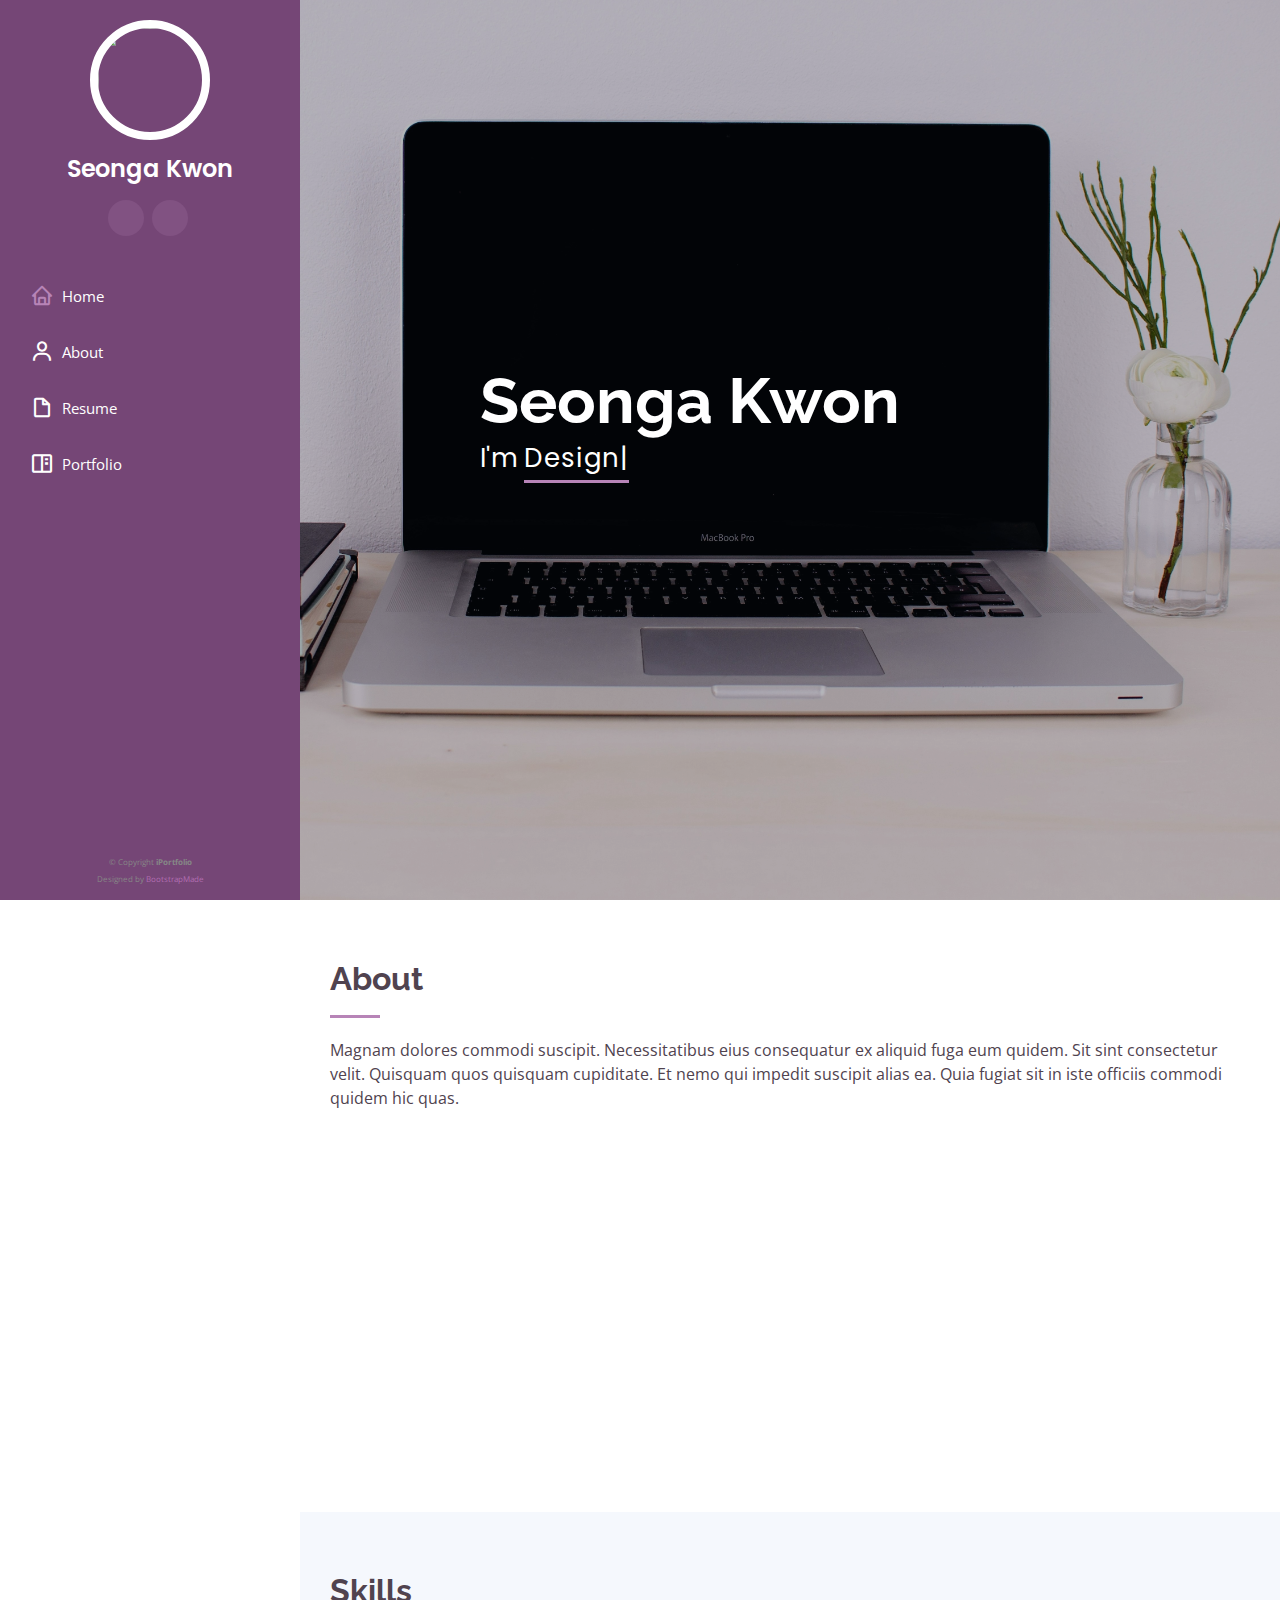
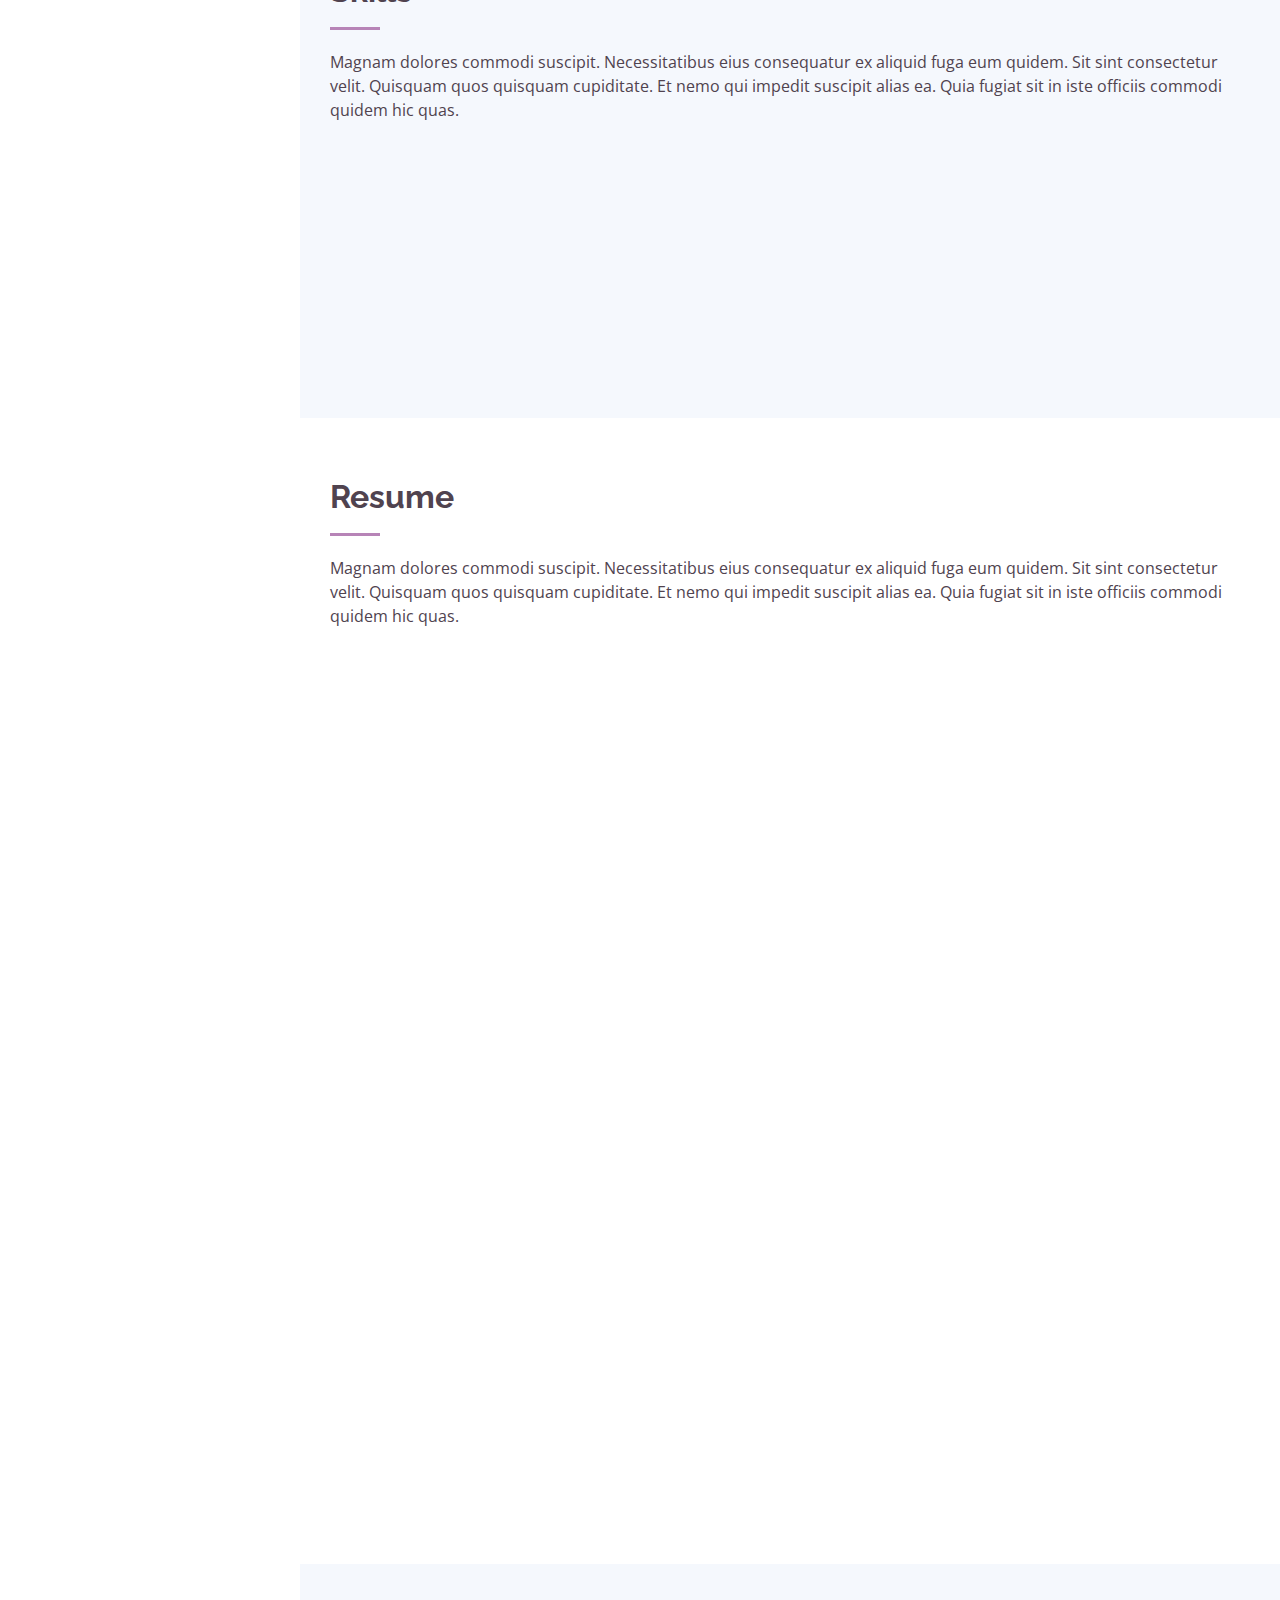
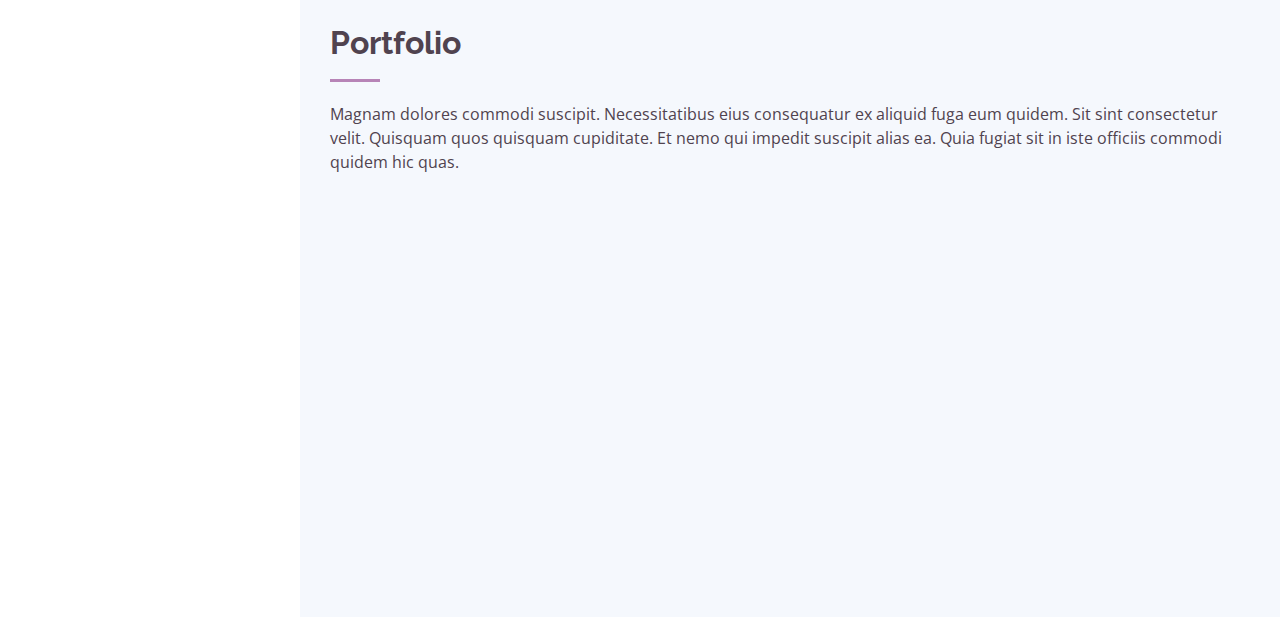
==== index.html @ 53cbf885 "Add files via upload" ====
<!DOCTYPE html>
<html lang="en">

<head>
  <meta charset="utf-8">
  <meta content="width=device-width, initial-scale=1.0" name="viewport">

  <title>권성아의 포트폴리오</title>
  <meta content="" name="description">
  <meta content="" name="keywords">

  <!-- Favicons -->
  <link href="img/favicon2.png" rel="icon">
  <link href="img/favicon2.png" rel="apple-touch-icon">

  <!-- Google Fonts -->
  <link href="https://fonts.googleapis.com/css?family=Open+Sans:300,300i,400,400i,600,600i,700,700i|Raleway:300,300i,400,400i,500,500i,600,600i,700,700i|Poppins:300,300i,400,400i,500,500i,600,600i,700,700i" rel="stylesheet">

  <!-- Vendor CSS Files -->
  <link href="vendor/aos/aos.css" rel="stylesheet">
  <link href="vendor/bootstrap/css/bootstrap.min.css" rel="stylesheet">
  <link href="vendor/bootstrap-icons/bootstrap-icons.css" rel="stylesheet">
  <link href="vendor/boxicons/css/boxicons.min.css" rel="stylesheet">
  <link href="vendor/glightbox/css/glightbox.min.css" rel="stylesheet">
  <link href="vendor/swiper/swiper-bundle.min.css" rel="stylesheet">

  <!-- Template Main CSS File -->
  <link href="css/style.css" rel="stylesheet">

  <!-- font-awesome -->
  <link rel="stylesheet" href="https://cdnjs.cloudflare.com/ajax/libs/font-awesome/6.5.2/css/all.min.css" integrity="sha512-SnH5WK+bZxgPHs44uWIX+LLJAJ9/2PkPKZ5QiAj6Ta86w+fsb2TkcmfRyVX3pBnMFcV7oQPJkl9QevSCWr3W6A==" crossorigin="anonymous" referrerpolicy="no-referrer" />

  <!-- =======================================================
  * Template Name: iPortfolio
  * Template URL: https://bootstrapmade.com/iportfolio-bootstrap-portfolio-websites-template/
  * Updated: Mar 17 2024 with Bootstrap v5.3.3
  * Author: BootstrapMade.com
  * License: https://bootstrapmade.com/license/
  ======================================================== -->
</head>

<body>

  <!-- ======= Mobile nav toggle button ======= -->
  <i class="bi bi-list mobile-nav-toggle d-xl-none"></i>

  <!-- ======= Header ======= -->
  <header id="header">
    <div class="d-flex flex-column">

      <div class="profile">
        <img src="img/profile-2.jpg" alt="" class="img-fluid rounded-circle">
        <h1 class="text-light"><a href="index.html">Seonga Kwon</a></h1>
        <div class="social-links mt-3 text-center">
          <!-- <a href="#" class="twitter"><i class="bx bxl-twitter"></i></a> -->
          <!-- <a href="#" class="facebook"><i class="bx bxl-facebook"></i></a> -->
          <!-- <a href="#" class="instagram"><i class="bx bxl-instagram"></i></a> -->
          <a href="#" class="instagram"><i class="fa-brands fa-instagram"></i></a>
          <a href="#" class="instagram"><i class="fa-brands fa-github"></i></a>
        </div>
      </div>

      <nav id="navbar" class="nav-menu navbar">
        <ul>
          <li><a href="#hero" class="nav-link scrollto active"><i class="bx bx-home"></i> <span>Home</span></a></li>
          <li><a href="#about" class="nav-link scrollto"><i class="bx bx-user"></i> <span>About</span></a></li>
          <li><a href="#resume" class="nav-link scrollto"><i class="bx bx-file-blank"></i> <span>Resume</span></a></li>
          <li><a href="#portfolio" class="nav-link scrollto"><i class="bx bx-book-content"></i> <span>Portfolio</span></a></li>
          <!-- <li><a href="#services" class="nav-link scrollto"><i class="bx bx-server"></i> <span>Services</span></a></li> -->
          <!-- <li><a href="#contact" class="nav-link scrollto"><i class="bx bx-envelope"></i> <span>Contact</span></a></li> -->
        </ul>
      </nav><!-- .nav-menu -->
    </div>
  </header><!-- End Header -->

  <!-- ======= Hero Section ======= -->
  <section id="hero" class="d-flex flex-column justify-content-center align-items-center">
    <div class="hero-container" data-aos="fade-in">
      <h1>Seonga Kwon</h1>
      <p>I'm <span class="typed" data-typed-items="Designer, Developer, Freelancer, Photographer"></span></p>
    </div>
  </section><!-- End Hero -->

  <main id="main">

    <!-- ======= About Section ======= -->
    <section id="about" class="about">
      <div class="container">

        <div class="section-title">
          <h2>About</h2>
          <p>Magnam dolores commodi suscipit. Necessitatibus eius consequatur ex aliquid fuga eum quidem. Sit sint consectetur velit. Quisquam quos quisquam cupiditate. Et nemo qui impedit suscipit alias ea. Quia fugiat sit in iste officiis commodi quidem hic quas.</p>
        </div>

        <div class="row">
          <div class="col-lg-4" data-aos="fade-right">
            <img src="img/profile-2.jpg" class="img-fluid" alt="">
          </div>
          <div class="col-lg-8 pt-4 pt-lg-0 content" data-aos="fade-left">
            <h3>Web Developer.</h3>
            <p class="fst-italic">
              Lorem ipsum dolor sit amet, consectetur adipiscing elit, sed do eiusmod tempor incididunt ut labore et dolore
              magna aliqua.
            </p>
            <div class="row">
              <div class="col-lg-6">
                <ul>
                  <!-- <li><i class="bi bi-chevron-right"></i> <strong>Birthday:</strong> <span>1 May 1995</span></li> -->
                  <li><i class="bi bi-chevron-right"></i> <strong>Phone:</strong> <span>(+82) 10 2781 2100</span></li>
                  <li><i class="bi bi-chevron-right"></i> <strong>Website:</strong> <span>https://kwonaa.github.io/portfolio</span></li>
                  <!-- <li><i class="bi bi-chevron-right"></i> <strong>City:</strong> <span>Gyeonggi, South Korea</span></li> -->
                </ul>
              </div>
              <div class="col-lg-6">
                <ul>
                  <!-- <li><i class="bi bi-chevron-right"></i> <strong>Age:</strong> <span>26</span></li> -->
                  <!-- <li><i class="bi bi-chevron-right"></i> <strong>Degree:</strong> <span>Bachelor</span></li> -->
                  <li><i class="bi bi-chevron-right"></i> <strong>Email:</strong> <span>ksa35814@gmail.com</span></li>
                  <!-- <li><i class="bi bi-chevron-right"></i> <strong>Freelance:</strong> <span>Available</span></li> -->
                </ul>
              </div>
            </div>
            <p>
              Officiis eligendi itaque labore et dolorum mollitia officiis optio vero. Quisquam sunt adipisci omnis et ut. Nulla accusantium dolor incidunt officia tempore. Et eius omnis.
              Cupiditate ut dicta maxime officiis quidem quia. Sed et consectetur qui quia repellendus itaque neque. Aliquid amet quidem ut quaerat cupiditate. Ab et eum qui repellendus omnis culpa magni laudantium dolores.
            </p>
          </div>
        </div>

      </div>
    </section><!-- End About Section -->



    <!-- ======= Skills Section ======= -->
    <section id="skills" class="skills section-bg">
      <div class="container">

        <div class="section-title">
          <h2>Skills</h2>
          <p>Magnam dolores commodi suscipit. Necessitatibus eius consequatur ex aliquid fuga eum quidem. Sit sint consectetur velit. Quisquam quos quisquam cupiditate. Et nemo qui impedit suscipit alias ea. Quia fugiat sit in iste officiis commodi quidem hic quas.</p>
        </div>

        <div class="row skills-content">

          <div class="col-lg-6" data-aos="fade-up">

            <div class="progress">
              <span class="skill"><img src="img/skills/HTML5_logo.svg" alt="HTML"></span>
              <!-- <div class="progress-bar-wrap">
                <div class="progress-bar" role="progressbar" aria-valuenow="100" aria-valuemin="0" aria-valuemax="100"></div>
              </div> -->
            </div>

            <div class="progress">
              <span class="skill"><img src="img/skills/CSS_logo.svg" alt="CSS"></span>
            </div>

            <div class="progress">
              <span class="skill"><img src="img/skills/JS_logo.svg" alt="JavaScript"></span>
            </div>

            <!-- <div class="progress">
              <span class="skill"><img src="img/skills/jQuery_logo.png" alt="JavaScript"></span>
            </div> -->

          </div>

          <div class="col-lg-6" data-aos="fade-up" data-aos-delay="100">

            <div class="progress">
              <span class="skill"><img src="img/skills/Oracle_logo.png" alt=""></span>
            </div>

            <div class="progress">
              <span class="skill"><img src="img/skills/JAVA_logo.svg" alt=""></span>
            </div>

            <div class="progress">
              <span class="skill"><img src="img/favicon2.png" alt=""></span>
            </div>
            
            <!-- <div class="progress">
              <span class="skill"><img src="img/favicon2.png" alt=""></span>
            </div> -->

          </div>

        </div>

      </div>
    </section><!-- End Skills Section -->

    <!-- ======= Resume Section ======= -->
    <section id="resume" class="resume">
      <div class="container">

        <div class="section-title">
          <h2>Resume</h2>
          <p>Magnam dolores commodi suscipit. Necessitatibus eius consequatur ex aliquid fuga eum quidem. Sit sint consectetur velit. Quisquam quos quisquam cupiditate. Et nemo qui impedit suscipit alias ea. Quia fugiat sit in iste officiis commodi quidem hic quas.</p>
        </div>

        <div class="row">
          <div class="col-lg-6" data-aos="fade-up">
            <h3 class="resume-title">Sumary</h3>
            <div class="resume-item pb-0">
              <h4>Alex Smith</h4>
              <p><em>Innovative and deadline-driven Graphic Designer with 3+ years of experience designing and developing user-centered digital/print marketing material from initial concept to final, polished deliverable.</em></p>
              <ul>
                <li>Portland par 127,Orlando, FL</li>
                <li>(123) 456-7891</li>
                <li>alice.barkley@example.com</li>
              </ul>
            </div>

            <h3 class="resume-title">Education</h3>
            <div class="resume-item">
              <h4>Master of Fine Arts &amp; Graphic Design</h4>
              <h5>2015 - 2016</h5>
              <p><em>Rochester Institute of Technology, Rochester, NY</em></p>
              <p>Qui deserunt veniam. Et sed aliquam labore tempore sed quisquam iusto autem sit. Ea vero voluptatum qui ut dignissimos deleniti nerada porti sand markend</p>
            </div>
            <div class="resume-item">
              <h4>Bachelor of Fine Arts &amp; Graphic Design</h4>
              <h5>2010 - 2014</h5>
              <p><em>Rochester Institute of Technology, Rochester, NY</em></p>
              <p>Quia nobis sequi est occaecati aut. Repudiandae et iusto quae reiciendis et quis Eius vel ratione eius unde vitae rerum voluptates asperiores voluptatem Earum molestiae consequatur neque etlon sader mart dila</p>
            </div>
          </div>
          <div class="col-lg-6" data-aos="fade-up" data-aos-delay="100">
            <h3 class="resume-title">Professional Experience</h3>
            <div class="resume-item">
              <h4>Senior graphic design specialist</h4>
              <h5>2019 - Present</h5>
              <p><em>Experion, New York, NY </em></p>
              <ul>
                <li>Lead in the design, development, and implementation of the graphic, layout, and production communication materials</li>
                <li>Delegate tasks to the 7 members of the design team and provide counsel on all aspects of the project. </li>
                <li>Supervise the assessment of all graphic materials in order to ensure quality and accuracy of the design</li>
                <li>Oversee the efficient use of production project budgets ranging from $2,000 - $25,000</li>
              </ul>
            </div>
            <div class="resume-item">
              <h4>Graphic design specialist</h4>
              <h5>2017 - 2018</h5>
              <p><em>Stepping Stone Advertising, New York, NY</em></p>
              <ul>
                <li>Developed numerous marketing programs (logos, brochures,infographics, presentations, and advertisements).</li>
                <li>Managed up to 5 projects or tasks at a given time while under pressure</li>
                <li>Recommended and consulted with clients on the most appropriate graphic design</li>
                <li>Created 4+ design presentations and proposals a month for clients and account managers</li>
              </ul>
            </div>
          </div>
        </div>

      </div>
    </section><!-- End Resume Section -->

    <!-- ======= Portfolio Section ======= -->
    <section id="portfolio" class="portfolio section-bg">
      <div class="container">

        <div class="section-title">
          <h2>Portfolio</h2>
          <p>Magnam dolores commodi suscipit. Necessitatibus eius consequatur ex aliquid fuga eum quidem. Sit sint consectetur velit. Quisquam quos quisquam cupiditate. Et nemo qui impedit suscipit alias ea. Quia fugiat sit in iste officiis commodi quidem hic quas.</p>
        </div>

        <div class="row" data-aos="fade-up">
          <div class="col-lg-12 d-flex justify-content-center">
            <ul id="portfolio-flters">
              <li data-filter="*" class="filter-active">All</li>
              <li data-filter=".filter-toy">Toy Project</li>
              <li data-filter=".filter-mini">Mini Project</li>
              <li data-filter=".filter-final">Final Project</li>
            </ul>
          </div>
        </div>

        <!-- 토리든 -->
        <div class="row portfolio-container" data-aos="fade-up" data-aos-delay="100">

          <div class="col-lg-4 col-md-6 portfolio-item filter-toy">
            <div class="portfolio-wrap">
              <img src="img/portfolio/torriden/torriden01.png" class="img-fluid" alt="">
              <div class="portfolio-links">
                <a href="img/portfolio/torriden/torriden01.png" data-gallery="portfolioGallery" class="portfolio-lightbox" title="브랜드 홍보 웹페이지 - Trorriden"><i class="bx bx-plus"></i></a>
                <a href="portfolio-details1.html" title="More Details"><i class="bx bx-link"></i></a>
              </div>
            </div>
          </div>

          <!-- 기아 -->
          <div class="col-lg-4 col-md-6 portfolio-item filter-toy">
            <div class="portfolio-wrap">
              <img src="img/portfolio/kia/kia01.png" class="img-fluid" alt="">
              <div class="portfolio-links">
                <a href="img/portfolio/kia/kia01.png" data-gallery="portfolioGallery" class="portfolio-lightbox" title="KIA 자동차 데모 웹페이지"><i class="bx bx-plus"></i></a>
                <a href="portfolio-details2.html" title="More Details"><i class="bx bx-link"></i></a>
              </div>
            </div>
          </div>

          <!-- 학사관리 -->
          <div class="col-lg-4 col-md-6 portfolio-item filter-toy">
            <div class="portfolio-wrap">
              <img src="img/portfolio/haksa/haksa2.png" class="img-fluid" alt="">
              <div class="portfolio-links">
                <a href="img/portfolio/haksa/haksa2.png" data-gallery="portfolioGallery" class="portfolio-lightbox" title="학사관리"><i class="bx bx-plus"></i></a>
                <a href="portfolio-details3.html" title="More Details"><i class="bx bx-link"></i></a>
              </div>
            </div>
          </div>

          <!-- 게시판 -->
          <div class="col-lg-4 col-md-6 portfolio-item filter-toy">
            <div class="portfolio-wrap">
              <img src="img/portfolio/board/board1.png" class="img-fluid" alt="">
              <div class="portfolio-links">
                <a href="img/portfolio/board/board1.png" data-gallery="portfolioGallery" class="portfolio-lightbox" title="게시판"><i class="bx bx-plus"></i></a>
                <a href="portfolio-details4.html" title="More Details"><i class="bx bx-link"></i></a>
              </div>
            </div>
          </div>


          <div class="col-lg-4 col-md-6 portfolio-item filter-mini">
            <div class="portfolio-wrap">
              <img src="img/portfolio/portfolio-4.jpg" class="img-fluid" alt="">
              <div class="portfolio-links">
                <a href="img/portfolio/portfolio-4.jpg" data-gallery="portfolioGallery" class="portfolio-lightbox" title="mini 2"><i class="bx bx-plus"></i></a>
                <a href="portfolio-details4.html" title="More Details"><i class="bx bx-link"></i></a>
              </div>
            </div>
          </div>

          <div class="col-lg-4 col-md-6 portfolio-item filter-final">
            <div class="portfolio-wrap">
              <img src="img/portfolio/portfolio-5.jpg" class="img-fluid" alt="">
              <div class="portfolio-links">
                <a href="img/portfolio/portfolio-5.jpg" data-gallery="portfolioGallery" class="portfolio-lightbox" title="final 2"><i class="bx bx-plus"></i></a>
                <a href="portfolio-details.html" title="More Details"><i class="bx bx-link"></i></a>
              </div>
            </div>
          </div>



          <div class="col-lg-4 col-md-6 portfolio-item filter-mini">
            <div class="portfolio-wrap">
              <img src="img/portfolio/portfolio-7.jpg" class="img-fluid" alt="">
              <div class="portfolio-links">
                <a href="img/portfolio/portfolio-7.jpg" data-gallery="portfolioGallery" class="portfolio-lightbox" title="mini 1"><i class="bx bx-plus"></i></a>
                <a href="portfolio-details.html" title="More Details"><i class="bx bx-link"></i></a>
              </div>
            </div>
          </div>

          <div class="col-lg-4 col-md-6 portfolio-item filter-mini">
            <div class="portfolio-wrap">
              <img src="img/portfolio/portfolio-8.jpg" class="img-fluid" alt="">
              <div class="portfolio-links">
                <a href="img/portfolio/portfolio-8.jpg" data-gallery="portfolioGallery" class="portfolio-lightbox" title="mini 3"><i class="bx bx-plus"></i></a>
                <a href="portfolio-details.html" title="More Details"><i class="bx bx-link"></i></a>
              </div>
            </div>
          </div>

          <div class="col-lg-4 col-md-6 portfolio-item filter-final">
            <div class="portfolio-wrap">
              <img src="img/portfolio/portfolio-9.jpg" class="img-fluid" alt="">
              <div class="portfolio-links">
                <a href="img/portfolio/portfolio-9.jpg" data-gallery="portfolioGallery" class="portfolio-lightbox" title="final 3"><i class="bx bx-plus"></i></a>
                <a href="portfolio-details.html" title="More Details"><i class="bx bx-link"></i></a>
              </div>
            </div>
          </div>

        </div>

      </div>
    </section><!-- End Portfolio Section -->

  </main><!-- End #main -->

  <!-- ======= Footer ======= -->
  <footer id="footer">
    <div class="container">
      <div class="copyright">
        &copy; Copyright <strong><span>iPortfolio</span></strong>
      </div>
      <div class="credits">
        <!-- All the links in the footer should remain intact. -->
        <!-- You can delete the links only if you purchased the pro version. -->
        <!-- Licensing information: https://bootstrapmade.com/license/ -->
        <!-- Purchase the pro version with working PHP/AJAX contact form: https://bootstrapmade.com/iportfolio-bootstrap-portfolio-websites-template/ -->
        Designed by <a href="https://bootstrapmade.com/">BootstrapMade</a>
      </div>
    </div>
  </footer><!-- End  Footer -->

  <a href="#" class="back-to-top d-flex align-items-center justify-content-center"><i class="bi bi-arrow-up-short"></i></a>

  <!-- Vendor JS Files -->
  <script src="vendor/purecounter/purecounter_vanilla.js"></script>
  <script src="vendor/aos/aos.js"></script>
  <script src="vendor/bootstrap/js/bootstrap.bundle.min.js"></script>
  <script src="vendor/glightbox/js/glightbox.min.js"></script>
  <script src="vendor/isotope-layout/isotope.pkgd.min.js"></script>
  <script src="vendor/swiper/swiper-bundle.min.js"></script>
  <script src="vendor/typed.js/typed.umd.js"></script>
  <script src="vendor/waypoints/noframework.waypoints.js"></script>
  <script src="vendor/php-email-form/validate.js"></script>

  <!-- Template Main JS File -->
  <script src="js/main.js"></script>

</body>

</html>
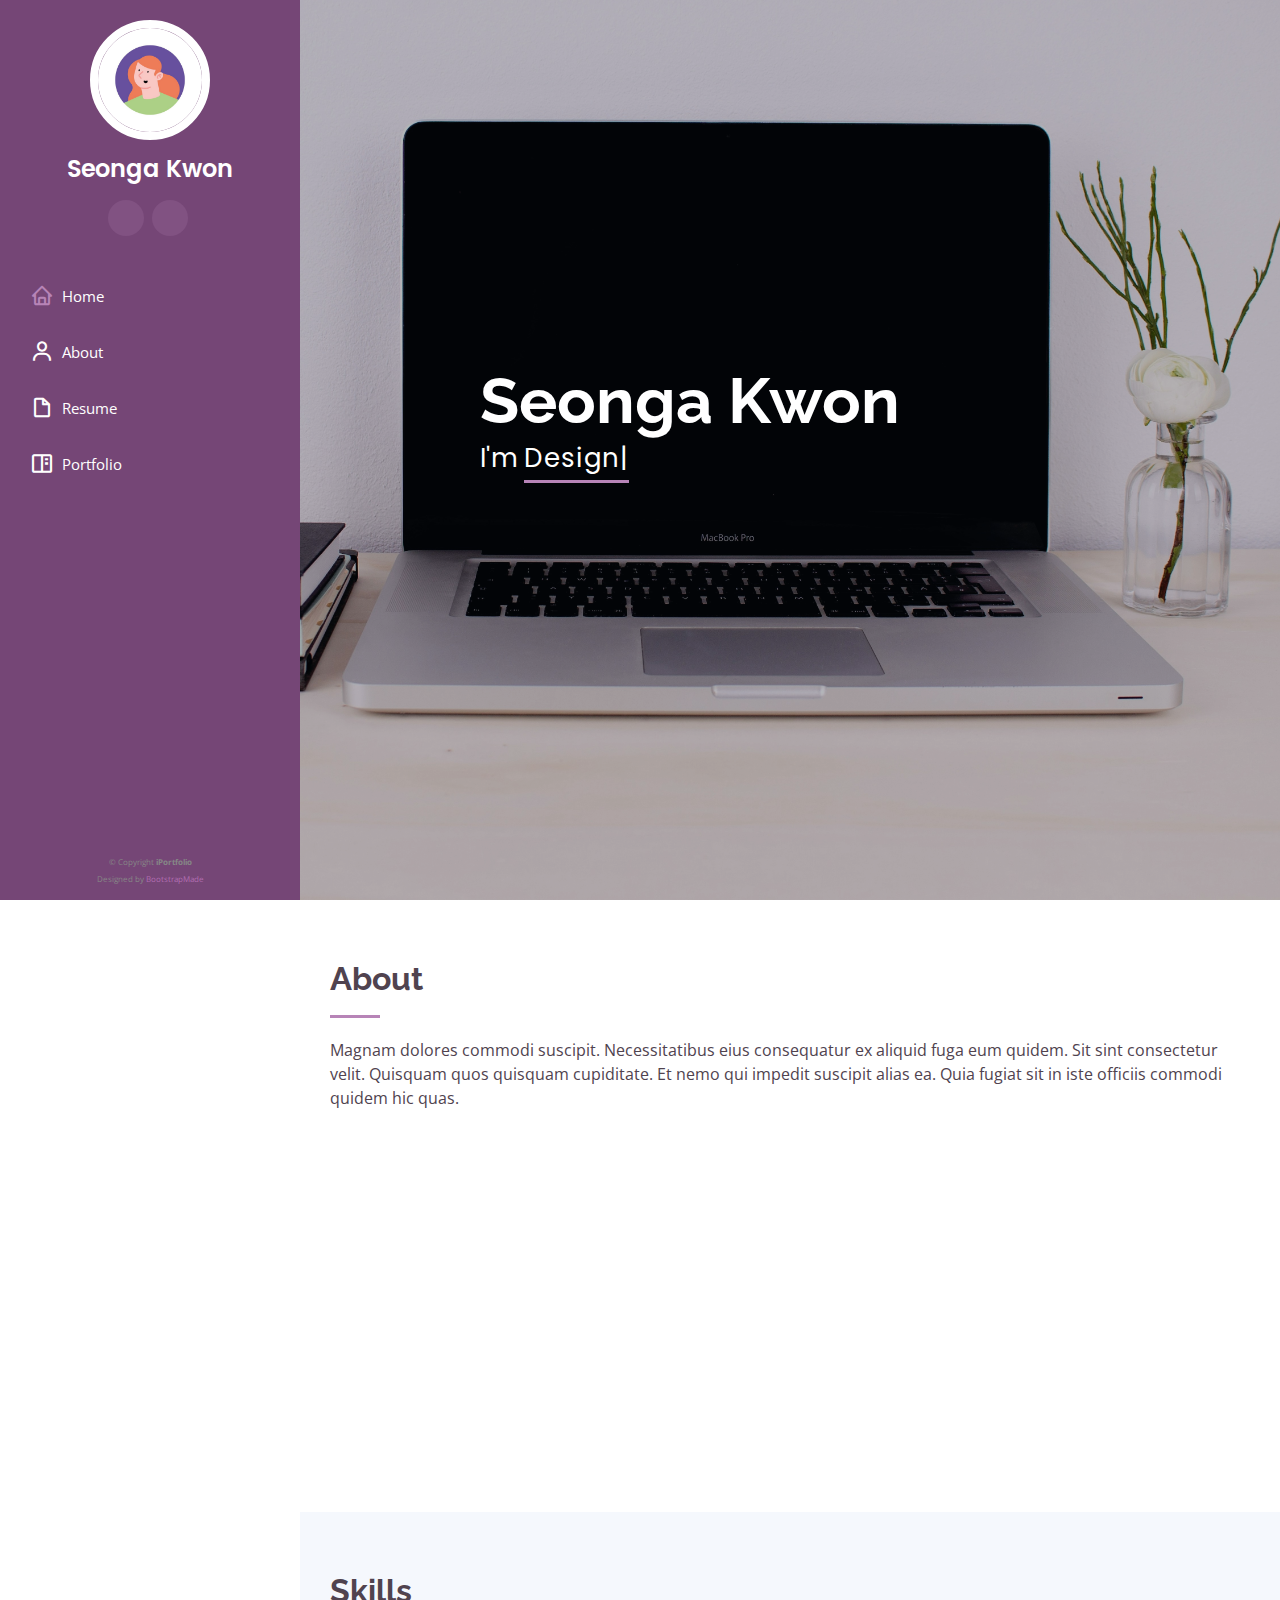
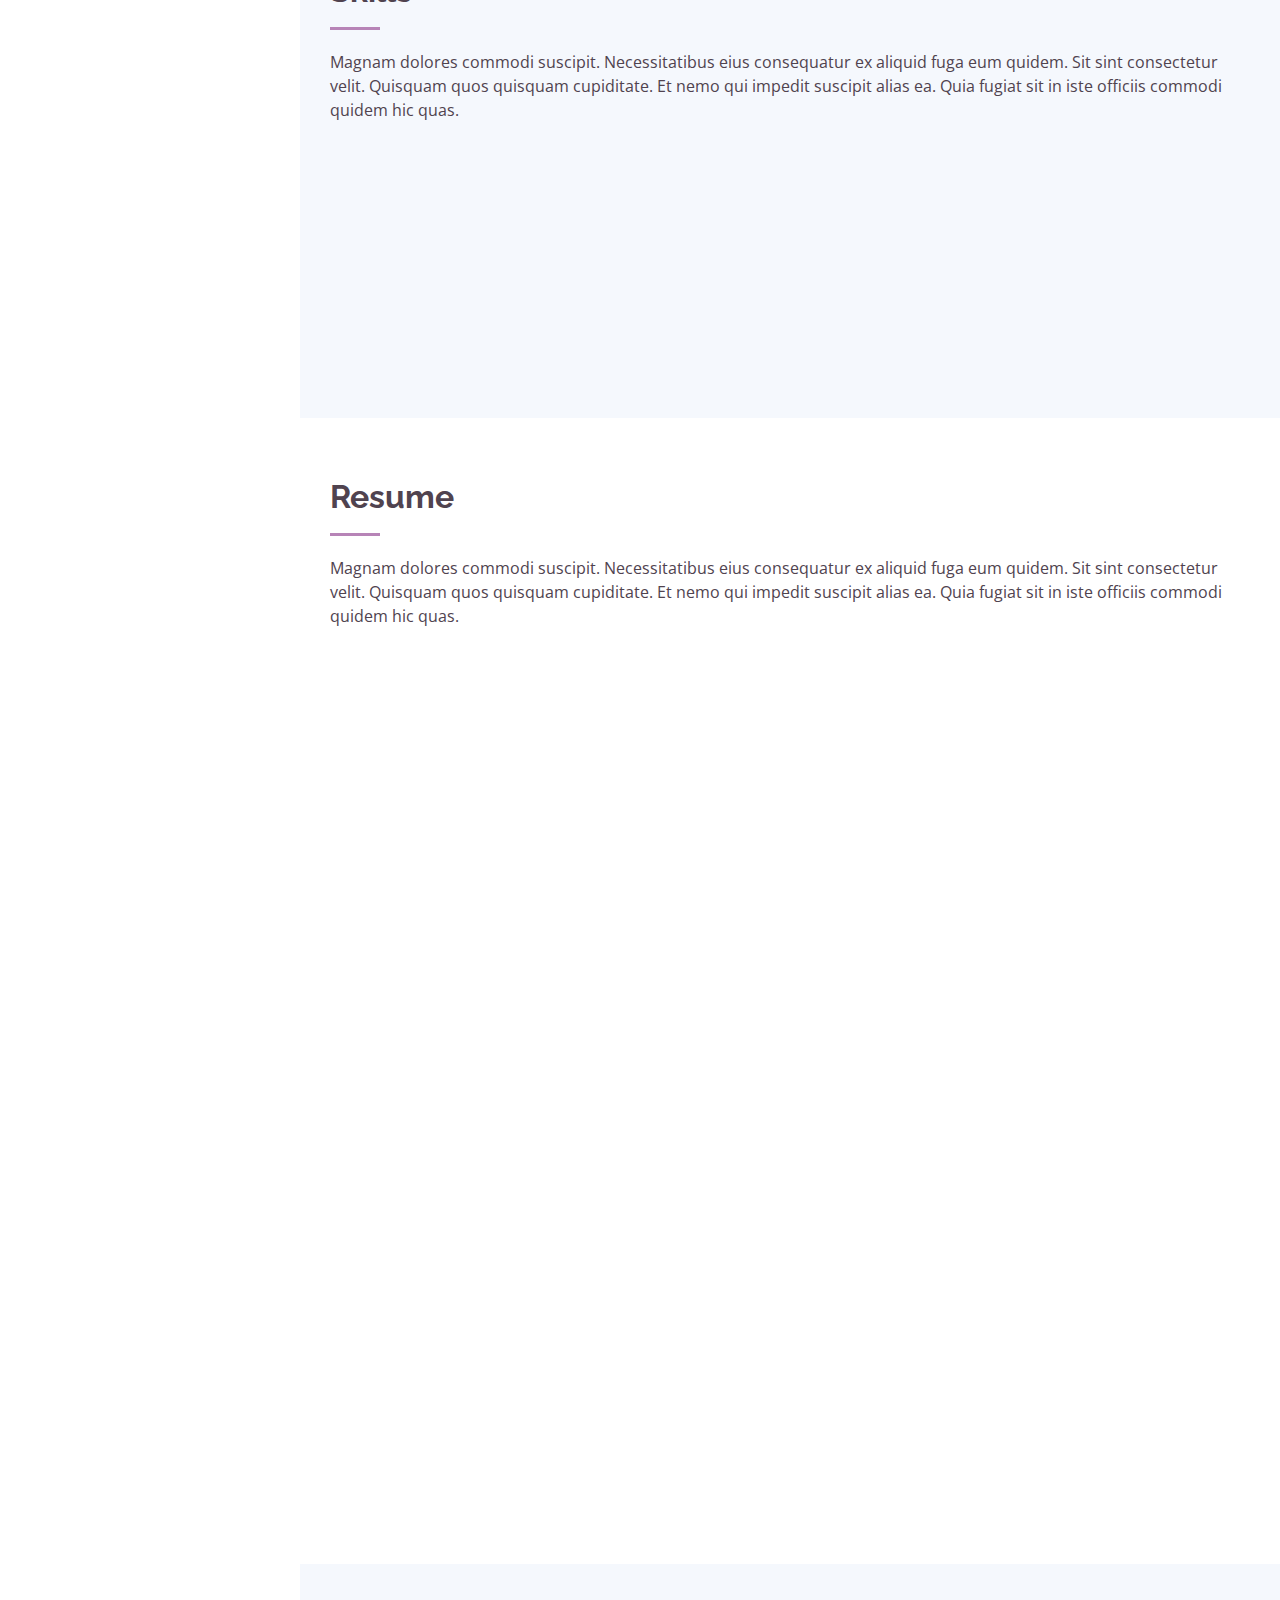
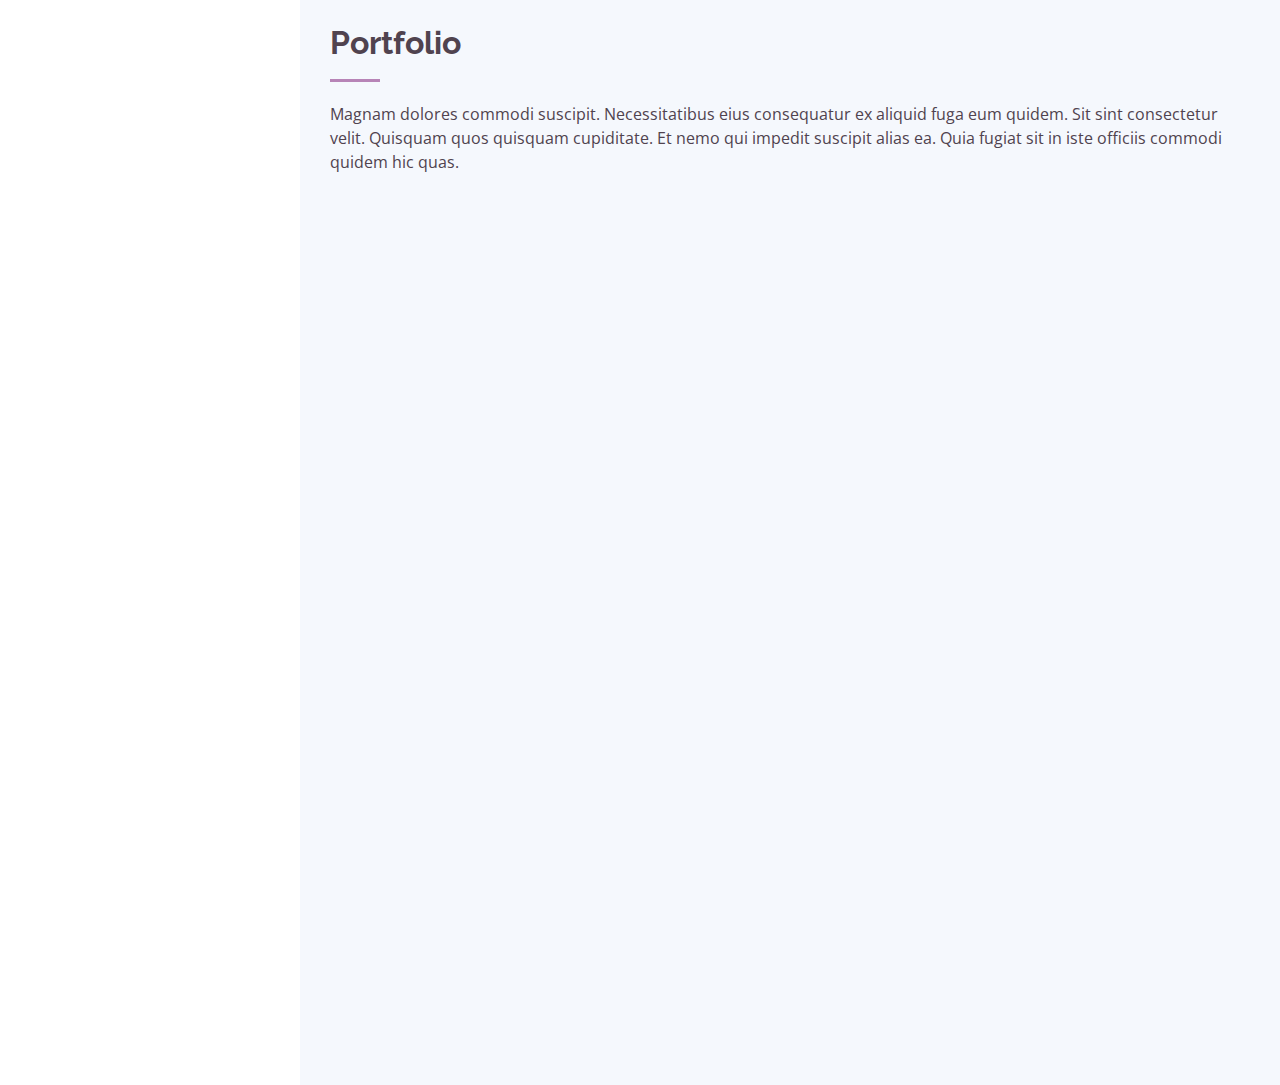
==== commit c6ca76df: "Add files via upload" ====
--- a/index.html
+++ b/index.html
@@ -282,7 +282,7 @@
 
           <div class="col-lg-4 col-md-6 portfolio-item filter-toy">
             <div class="portfolio-wrap">
-              <img src="img/portfolio/torriden/torriden01.png" class="img-fluid" alt="">
+              <img src="img/portfolio/torriden/torriden01.png" class="img-fluid" alt="torriden">
               <div class="portfolio-links">
                 <a href="img/portfolio/torriden/torriden01.png" data-gallery="portfolioGallery" class="portfolio-lightbox" title="브랜드 홍보 웹페이지 - Trorriden"><i class="bx bx-plus"></i></a>
                 <a href="portfolio-details1.html" title="More Details"><i class="bx bx-link"></i></a>
@@ -293,7 +293,7 @@
           <!-- 기아 -->
           <div class="col-lg-4 col-md-6 portfolio-item filter-toy">
             <div class="portfolio-wrap">
-              <img src="img/portfolio/kia/kia01.png" class="img-fluid" alt="">
+              <img src="img/portfolio/kia/kia01.png" class="img-fluid" alt="kia">
               <div class="portfolio-links">
                 <a href="img/portfolio/kia/kia01.png" data-gallery="portfolioGallery" class="portfolio-lightbox" title="KIA 자동차 데모 웹페이지"><i class="bx bx-plus"></i></a>
                 <a href="portfolio-details2.html" title="More Details"><i class="bx bx-link"></i></a>
@@ -304,7 +304,7 @@
           <!-- 학사관리 -->
           <div class="col-lg-4 col-md-6 portfolio-item filter-toy">
             <div class="portfolio-wrap">
-              <img src="img/portfolio/haksa/haksa2.png" class="img-fluid" alt="">
+              <img src="img/portfolio/haksa/haksa2.png" class="img-fluid" alt="haksa">
               <div class="portfolio-links">
                 <a href="img/portfolio/haksa/haksa2.png" data-gallery="portfolioGallery" class="portfolio-lightbox" title="학사관리"><i class="bx bx-plus"></i></a>
                 <a href="portfolio-details3.html" title="More Details"><i class="bx bx-link"></i></a>
@@ -312,24 +312,24 @@
             </div>
           </div>
 
-          <!-- 게시판 -->
+          <!-- JSP 게시판 -->
           <div class="col-lg-4 col-md-6 portfolio-item filter-toy">
             <div class="portfolio-wrap">
-              <img src="img/portfolio/board/board1.png" class="img-fluid" alt="">
-              <div class="portfolio-links">
-                <a href="img/portfolio/board/board1.png" data-gallery="portfolioGallery" class="portfolio-lightbox" title="게시판"><i class="bx bx-plus"></i></a>
+              <img src="img/portfolio/board/board1.png" class="img-fluid" alt="jsp board">
+              <div class="portfolio-links">
+                <a href="img/portfolio/board/board1.png" data-gallery="portfolioGallery" class="portfolio-lightbox" title="JSP 게시판"><i class="bx bx-plus"></i></a>
                 <a href="portfolio-details4.html" title="More Details"><i class="bx bx-link"></i></a>
               </div>
             </div>
           </div>
 
-
+          <!-- 미니프로젝트 1 - PopDay -->
           <div class="col-lg-4 col-md-6 portfolio-item filter-mini">
             <div class="portfolio-wrap">
-              <img src="img/portfolio/portfolio-4.jpg" class="img-fluid" alt="">
-              <div class="portfolio-links">
-                <a href="img/portfolio/portfolio-4.jpg" data-gallery="portfolioGallery" class="portfolio-lightbox" title="mini 2"><i class="bx bx-plus"></i></a>
-                <a href="portfolio-details4.html" title="More Details"><i class="bx bx-link"></i></a>
+              <img src="img/portfolio/popday/list.png" class="img-fluid" alt="popday">
+              <div class="portfolio-links">
+                <a href="img/portfolio/popday/list.png" data-gallery="portfolioGallery" class="portfolio-lightbox" title="PopDay - 팝업스토어 정보 모음 사이트"><i class="bx bx-plus"></i></a>
+                <a href="portfolio-details5.html" title="More Details"><i class="bx bx-link"></i></a>
               </div>
             </div>
           </div>
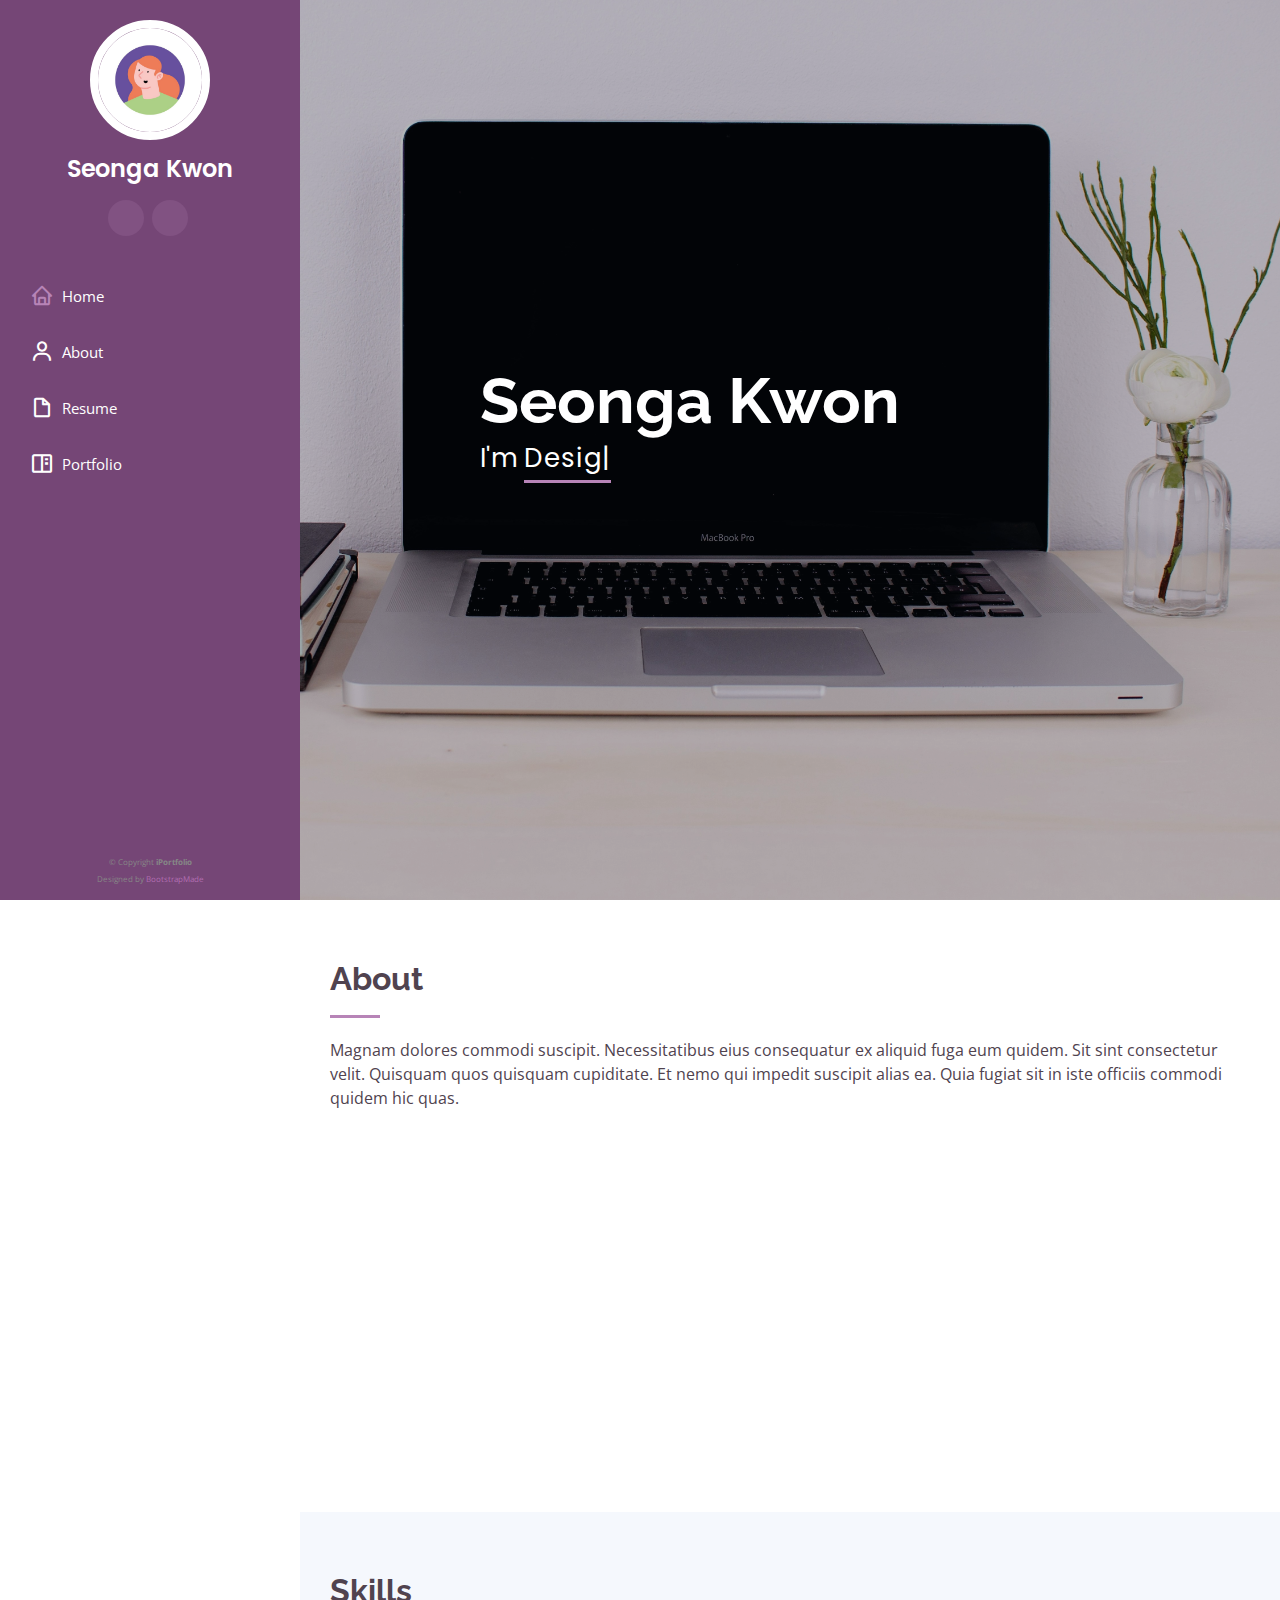
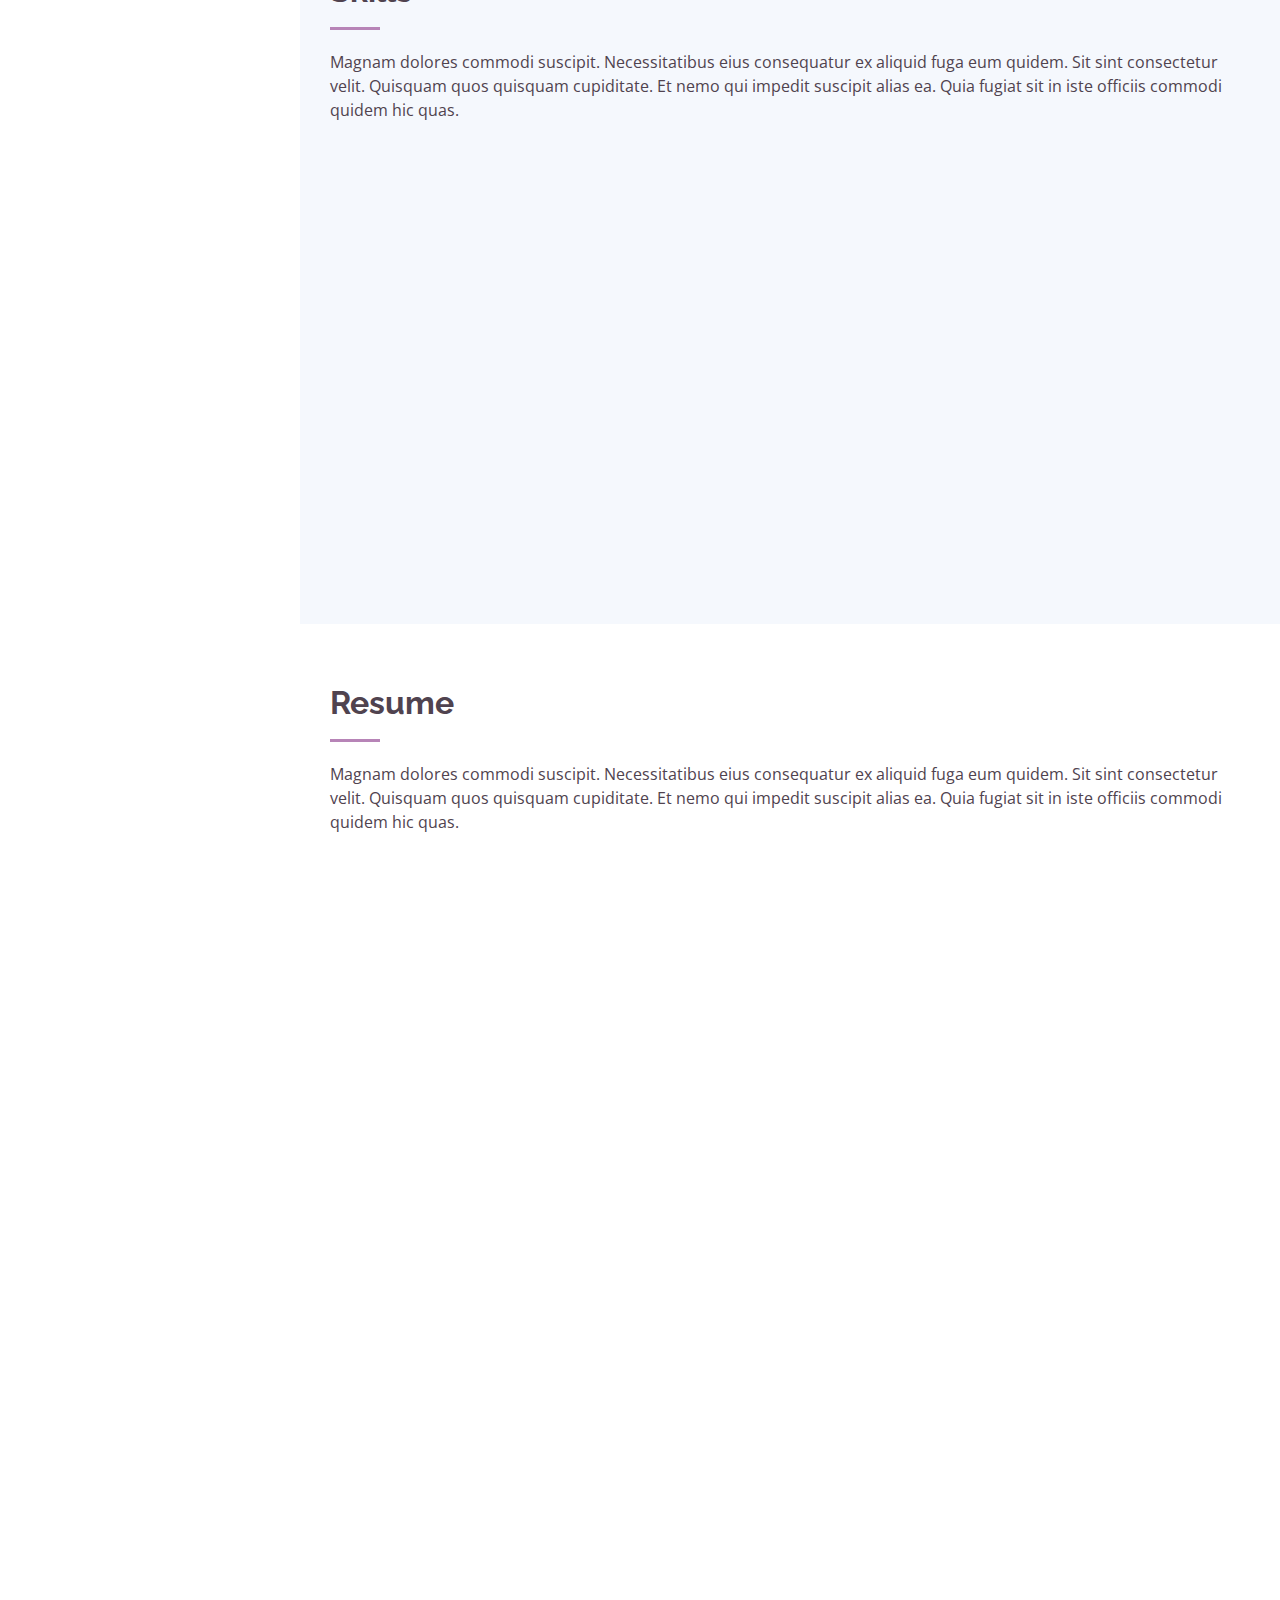
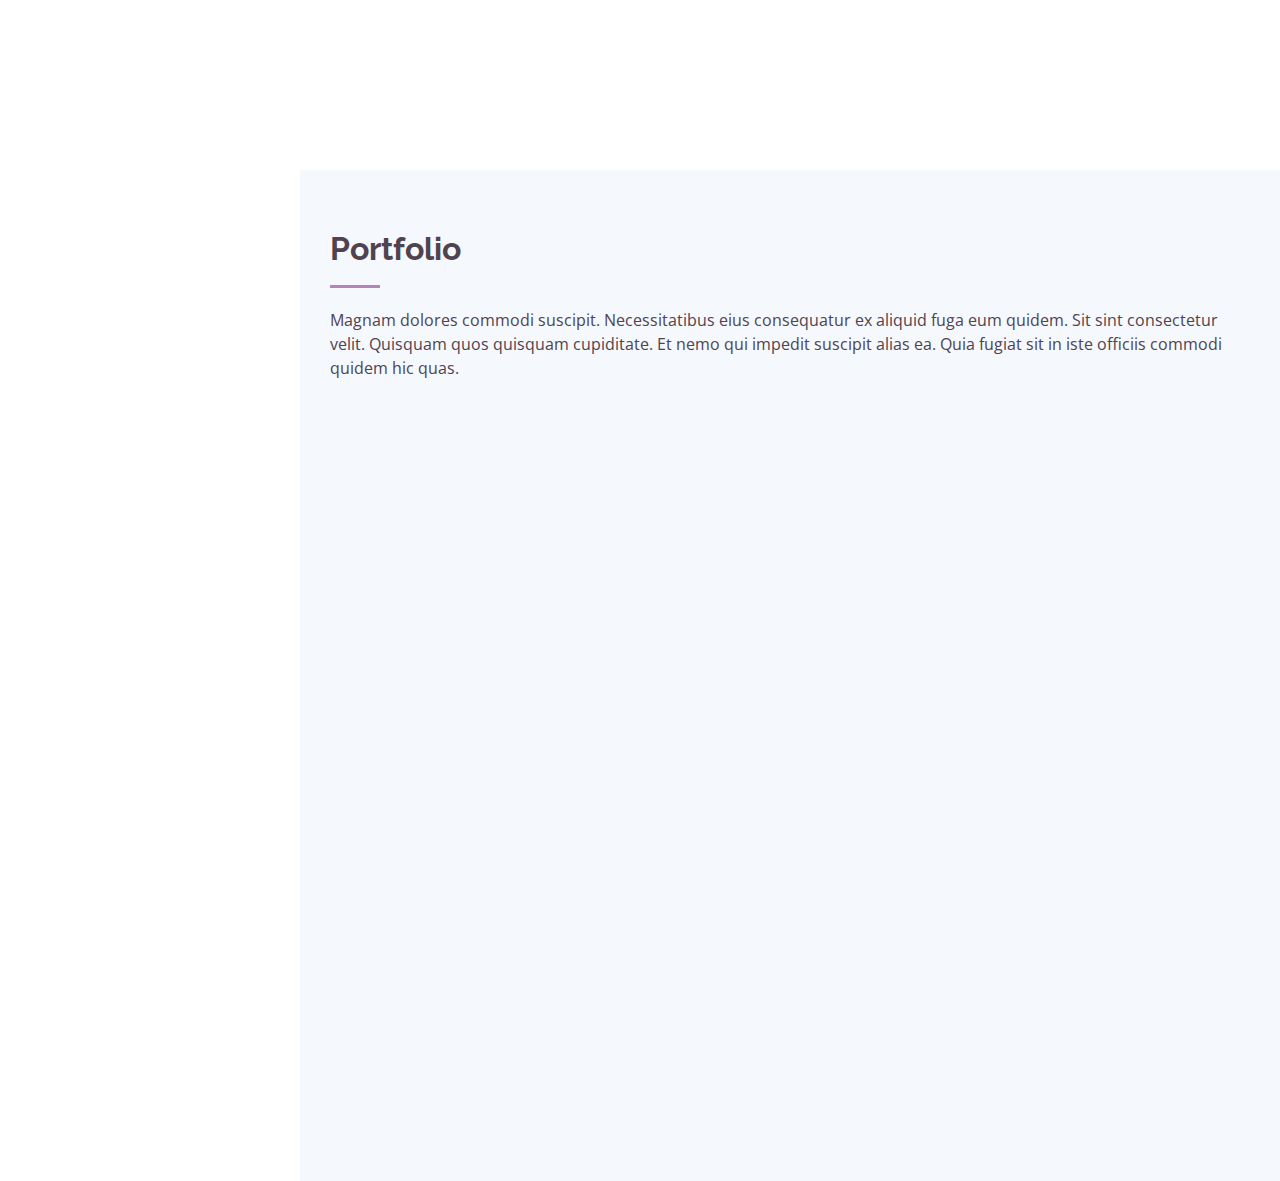
==== commit b53ea610: "Add files via upload" ====
--- a/index.html
+++ b/index.html
@@ -160,9 +160,17 @@
               <span class="skill"><img src="img/skills/JS_logo.svg" alt="JavaScript"></span>
             </div>
 
-            <!-- <div class="progress">
+            <div class="progress">
               <span class="skill"><img src="img/skills/jQuery_logo.png" alt="JavaScript"></span>
-            </div> -->
+            </div>
+            
+            <div class="progress">
+              <span class="skill"><img src="img/skills/jsp_logo.png" alt="JSP"></span>
+            </div>
+            
+            <div class="progress">
+              <span class="skill"><img src="img/skills/bootstrap_logo.png" alt="BootStrap"></span>
+            </div>
 
           </div>
 
@@ -177,7 +185,7 @@
             </div>
 
             <div class="progress">
-              <span class="skill"><img src="img/favicon2.png" alt=""></span>
+              <span class="skill"><img src="img/skills/spring_logo.png" alt=""></span>
             </div>
             
             <!-- <div class="progress">
@@ -334,37 +342,30 @@
             </div>
           </div>
 
-          <div class="col-lg-4 col-md-6 portfolio-item filter-final">
-            <div class="portfolio-wrap">
-              <img src="img/portfolio/portfolio-5.jpg" class="img-fluid" alt="">
-              <div class="portfolio-links">
-                <a href="img/portfolio/portfolio-5.jpg" data-gallery="portfolioGallery" class="portfolio-lightbox" title="final 2"><i class="bx bx-plus"></i></a>
-                <a href="portfolio-details.html" title="More Details"><i class="bx bx-link"></i></a>
-              </div>
-            </div>
-          </div>
-
-
-
+          <!-- 스프링 게시판 -->
+          <div class="col-lg-4 col-md-6 portfolio-item filter-toy">
+            <div class="portfolio-wrap">
+              <img src="img/portfolio/springboard/list.png" class="img-fluid" alt="springboard">
+              <div class="portfolio-links">
+                <a href="img/portfolio/springboard/list.png" data-gallery="portfolioGallery" class="portfolio-lightbox" title="스프링 게시판"><i class="bx bx-plus"></i></a>
+                <a href="portfolio-details6.html" title="More Details"><i class="bx bx-link"></i></a>
+              </div>
+            </div>
+          </div>
+
+
+          <!-- 미니프로젝트2 - 뉴진스(뉴진스) -->
           <div class="col-lg-4 col-md-6 portfolio-item filter-mini">
             <div class="portfolio-wrap">
-              <img src="img/portfolio/portfolio-7.jpg" class="img-fluid" alt="">
-              <div class="portfolio-links">
-                <a href="img/portfolio/portfolio-7.jpg" data-gallery="portfolioGallery" class="portfolio-lightbox" title="mini 1"><i class="bx bx-plus"></i></a>
-                <a href="portfolio-details.html" title="More Details"><i class="bx bx-link"></i></a>
-              </div>
-            </div>
-          </div>
-
-          <div class="col-lg-4 col-md-6 portfolio-item filter-mini">
-            <div class="portfolio-wrap">
-              <img src="img/portfolio/portfolio-8.jpg" class="img-fluid" alt="">
-              <div class="portfolio-links">
-                <a href="img/portfolio/portfolio-8.jpg" data-gallery="portfolioGallery" class="portfolio-lightbox" title="mini 3"><i class="bx bx-plus"></i></a>
-                <a href="portfolio-details.html" title="More Details"><i class="bx bx-link"></i></a>
-              </div>
-            </div>
-          </div>
+              <img src="img/portfolio/newjeans/main.png" class="img-fluid" alt="뉴眞스">
+              <div class="portfolio-links">
+                <a href="img/portfolio/newjeans/main.png" data-gallery="portfolioGallery" class="portfolio-lightbox" title="뉴眞스(뉴진스) - 뉴스 사이트"><i class="bx bx-plus"></i></a>
+                <a href="portfolio-details7.html" title="More Details"><i class="bx bx-link"></i></a>
+              </div>
+            </div>
+          </div>
+
+
 
           <div class="col-lg-4 col-md-6 portfolio-item filter-final">
             <div class="portfolio-wrap">
